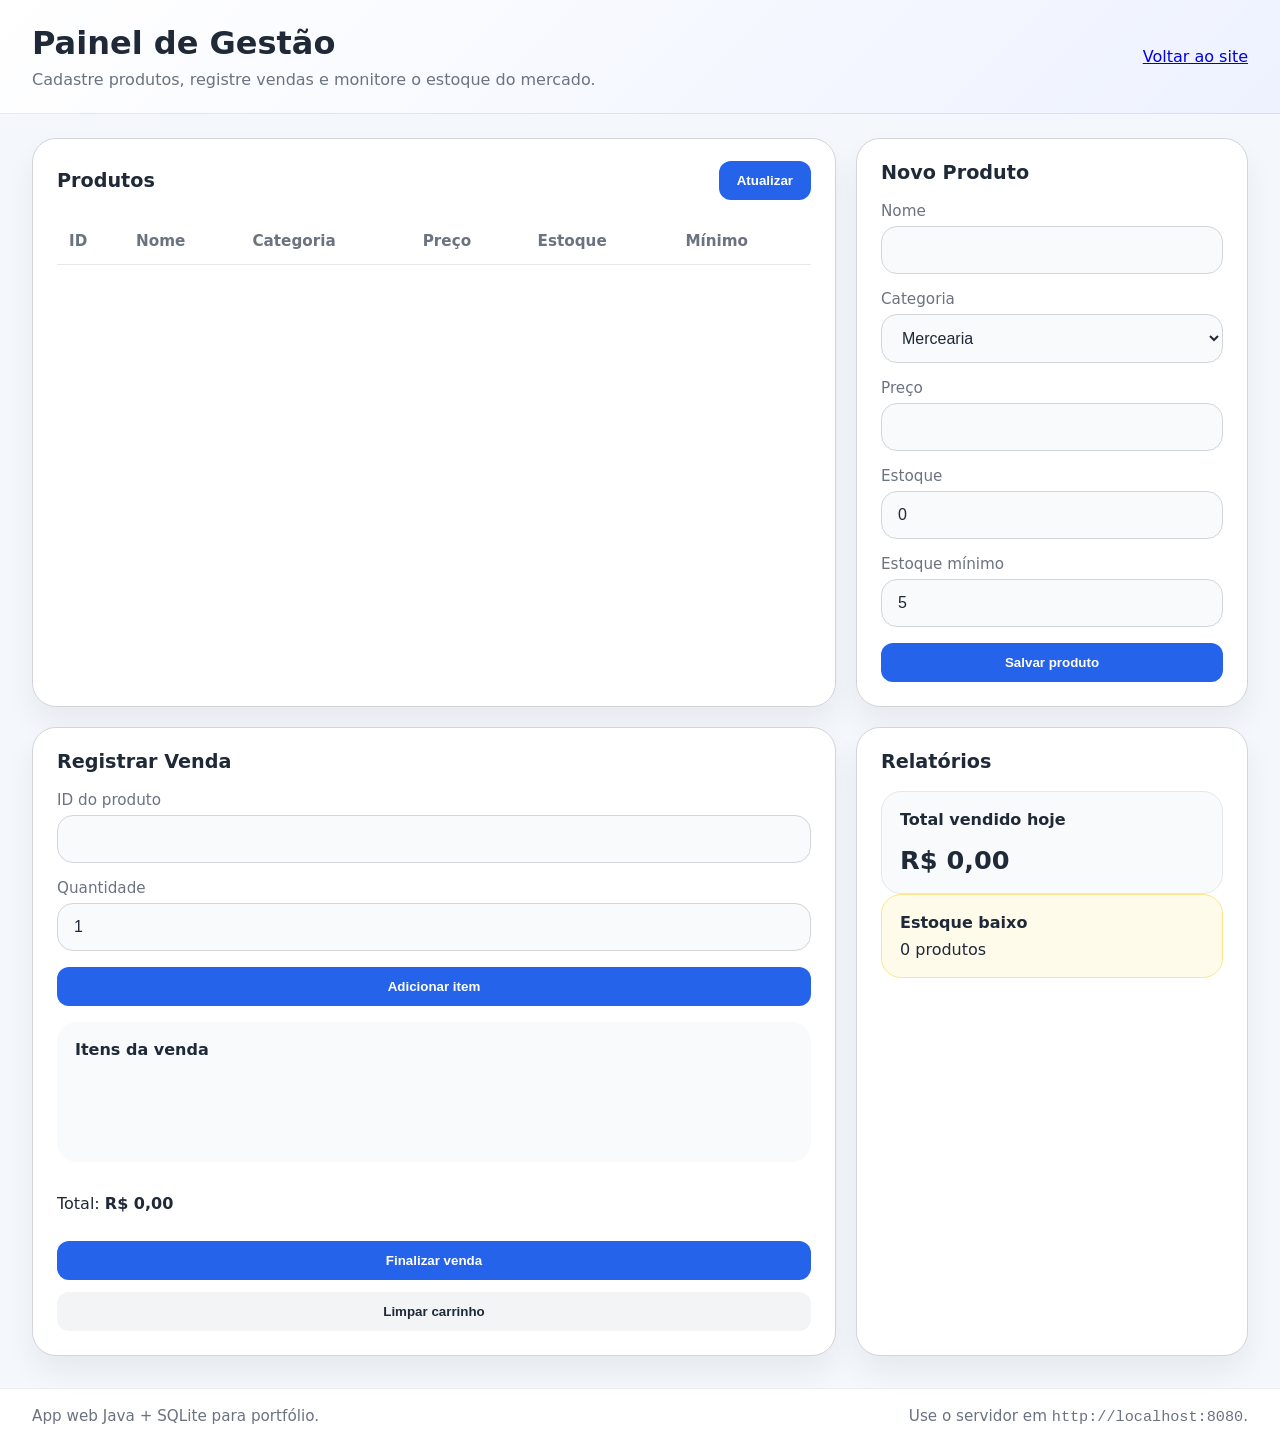
==== web/dashboard.html @ 2bfd0557 "Add web landing page, dashboard and packaging scripts" ====
<!DOCTYPE html>
<html lang="pt-BR">
<head>
    <meta charset="UTF-8">
    <meta name="viewport" content="width=device-width, initial-scale=1.0">
    <title>Painel de Gestão - Mercado</title>
    <link rel="stylesheet" href="style.css">
</head>
<body>
    <header class="topbar">
        <div>
            <h1>Painel de Gestão</h1>
            <p>Cadastre produtos, registre vendas e monitore o estoque do mercado.</p>
        </div>
        <div class="panel-actions">
            <a href="index.html">Voltar ao site</a>
        </div>
    </header>

    <main class="layout">
        <section class="panel panel--wide">
            <div class="panel-header">
                <h2>Produtos</h2>
                <div class="panel-actions">
                    <button id="refreshProducts">Atualizar</button>
                </div>
            </div>
            <div class="panel-content">
                <table class="table" id="productTable">
                    <thead>
                        <tr><th>ID</th><th>Nome</th><th>Categoria</th><th>Preço</th><th>Estoque</th><th>Mínimo</th></tr>
                    </thead>
                    <tbody></tbody>
                </table>
            </div>
        </section>

        <section class="panel">
            <div class="panel-header"><h2>Novo Produto</h2></div>
            <div class="panel-content form-grid">
                <label>Nome<input type="text" id="productName"></label>
                <label>Categoria<select id="productCategory">
                    <option value="1">Mercearia</option>
                    <option value="2">Bebidas</option>
                    <option value="3">Limpeza</option>
                    <option value="4">Hortifruti</option>
                </select></label>
                <label>Preço<input type="number" id="productPrice" step="0.01" min="0"></label>
                <label>Estoque<input type="number" id="productStock" min="0" value="0"></label>
                <label>Estoque mínimo<input type="number" id="productMinStock" min="0" value="5"></label>
                <button id="saveProduct" class="full-width">Salvar produto</button>
            </div>
        </section>

        <section class="panel panel--wide">
            <div class="panel-header"><h2>Registrar Venda</h2></div>
            <div class="panel-content form-grid">
                <label>ID do produto<input type="number" id="saleProductId" min="1"></label>
                <label>Quantidade<input type="number" id="saleQuantity" min="1" value="1"></label>
                <button id="addSaleItem">Adicionar item</button>
                <div class="sale-items">
                    <h3>Itens da venda</h3>
                    <ol id="saleList"></ol>
                </div>
                <div class="sale-summary">
                    <p>Total: <strong id="saleTotal">R$ 0,00</strong></p>
                    <button id="finalizeSale">Finalizar venda</button>
                    <button id="cleanSale" class="secondary">Limpar carrinho</button>
                </div>
            </div>
        </section>

        <section class="panel">
            <div class="panel-header"><h2>Relatórios</h2></div>
            <div class="panel-content">
                <div class="report-card">
                    <div><strong>Total vendido hoje</strong></div>
                    <div class="report-value" id="todayTotal">R$ 0,00</div>
                </div>
                <div class="report-card report-card--warning">
                    <div><strong>Estoque baixo</strong></div>
                    <div id="lowStockCount">0 produtos</div>
                </div>
            </div>
        </section>
    </main>

    <footer class="footer">
        <span>App web Java + SQLite para portfólio.</span>
        <span>Use o servidor em <code>http://localhost:8080</code>.</span>
    </footer>

    <script src="app.js"></script>
</body>
</html>
---- web/style.css ----
:root {
    --bg: #f4f7fb;
    --surface: #ffffff;
    --text: #1f2937;
    --muted: #6b7280;
    --accent: #2563eb;
    --accent-soft: #e0e7ff;
    --warning: #fbbf24;
    --danger: #ef4444;
    --border: #d1d5db;
}

* {
    box-sizing: border-box;
}

body {
    margin: 0;
    font-family: Inter, system-ui, -apple-system, BlinkMacSystemFont, "Segoe UI", sans-serif;
    background: var(--bg);
    color: var(--text);
}

.topbar {
    display: flex;
    justify-content: space-between;
    align-items: center;
    padding: 24px 32px;
    background: linear-gradient(135deg, #ffffff 0%, #eef2ff 100%);
    border-bottom: 1px solid rgba(148, 163, 184, 0.25);
}

.topbar h1 {
    margin: 0;
    font-size: 32px;
}

.topbar p {
    margin: 8px 0 0;
    color: var(--muted);
}

.status {
    font-size: 0.95rem;
    padding: 10px 18px;
    border-radius: 999px;
    background: var(--accent-soft);
    color: var(--accent);
}

.layout {
    display: grid;
    gap: 20px;
    padding: 24px 32px 32px;
    grid-template-columns: repeat(12, minmax(0, 1fr));
}

.panel {
    grid-column: span 4;
    background: var(--surface);
    border-radius: 24px;
    border: 1px solid var(--border);
    box-shadow: 0 16px 30px rgba(15, 23, 42, 0.06);
}

.panel--wide {
    grid-column: span 8;
}

.panel-header {
    display: flex;
    justify-content: space-between;
    align-items: center;
    padding: 22px 24px 0;
}

.panel-header h2 {
    margin: 0;
    font-size: 1.2rem;
}

.panel-actions button,
button {
    border: none;
    background: var(--accent);
    color: white;
    border-radius: 12px;
    padding: 12px 18px;
    cursor: pointer;
    font-weight: 600;
}

button.secondary {
    background: #f3f4f6;
    color: var(--text);
}

.panel-content {
    padding: 18px 24px 24px;
}

.table {
    width: 100%;
    border-collapse: collapse;
    background: white;
}

.table th,
.table td {
    padding: 14px 12px;
    border-bottom: 1px solid #e5e7eb;
    text-align: left;
}

.table th {
    color: var(--muted);
    font-size: 0.95rem;
}

.table tbody tr:hover {
    background: #f8fafc;
}

.form-grid {
    display: grid;
    gap: 16px;
}

label {
    display: flex;
    flex-direction: column;
    gap: 6px;
    font-size: 0.95rem;
    color: var(--muted);
}

input,
select {
    width: 100%;
    padding: 14px 16px;
    border-radius: 16px;
    border: 1px solid #d1d5db;
    background: #f9fafb;
    font-size: 1rem;
    color: var(--text);
}

.full-width {
    width: 100%;
}

.sale-items {
    background: #f8fafc;
    padding: 18px;
    border-radius: 20px;
    min-height: 140px;
}

.sale-items h3 {
    margin: 0 0 12px;
    font-size: 1rem;
}

.sale-items ol {
    list-style: decimal inside;
    margin: 0;
    padding: 0;
    color: var(--text);
}

.sale-summary {
    display: flex;
    flex-direction: column;
    gap: 12px;
}

.report-card {
    display: grid;
    gap: 8px;
    padding: 18px;
    border-radius: 20px;
    background: #f8fafc;
    border: 1px solid #e5e7eb;
}

.report-card--warning {
    background: #fffbeb;
    border-color: #fde68a;
}

.report-value {
    margin-top: 8px;
    font-size: 1.6rem;
    font-weight: 700;
}

.footer {
    padding: 18px 32px;
    background: white;
    display: flex;
    justify-content: space-between;
    border-top: 1px solid rgba(148, 163, 184, 0.18);
    color: var(--muted);
    font-size: 0.95rem;
}

.home-header,
.home-main,
.home-copy,
.home-footer {
    width: 100%;
}

.home-header {
    display: flex;
    justify-content: space-between;
    align-items: center;
    padding: 28px 32px;
    background: #ffffff;
    border-bottom: 1px solid rgba(148, 163, 184, 0.22);
}

.home-brand span {
    font-size: 1.3rem;
    font-weight: 700;
    letter-spacing: 0.02em;
    color: var(--text);
}

.home-nav a {
    margin-left: 22px;
    text-decoration: none;
    font-weight: 600;
    color: var(--accent);
}

.home-main {
    min-height: calc(100vh - 220px);
    display: flex;
    align-items: center;
    justify-content: center;
    padding: 40px 24px;
    background: linear-gradient(180deg, #f8fbff 0%, #eff4ff 100%);
}

.home-copy {
    max-width: 760px;
    width: 100%;
    text-align: center;
}

.home-logo {
    font-size: 4rem;
    font-weight: 800;
    margin-bottom: 16px;
    letter-spacing: -0.05em;
    color: var(--text);
}

.home-tagline {
    margin: 0 auto 32px;
    max-width: 620px;
    font-size: 1.05rem;
    color: var(--muted);
}

.search-card {
    display: grid;
    gap: 12px;
    justify-items: center;
}

.search-card input {
    width: 100%;
    max-width: 680px;
    border-radius: 999px;
    border: 1px solid rgba(37, 99, 235, 0.2);
    padding: 16px 22px;
    font-size: 1rem;
    background: white;
}

.search-actions {
    display: flex;
    justify-content: center;
    gap: 12px;
    flex-wrap: wrap;
}

.home-status {
    display: flex;
    justify-content: center;
    gap: 18px;
    margin: 24px auto 16px;
    color: var(--muted);
    font-size: 0.95rem;
}

.search-results {
    display: grid;
    gap: 12px;
    margin-top: 18px;
    max-width: 760px;
    margin-left: auto;
    margin-right: auto;
}

.result-card {
    padding: 18px 22px;
    background: white;
    border-radius: 18px;
    border: 1px solid rgba(37, 99, 235, 0.12);
    text-align: left;
    box-shadow: 0 10px 30px rgba(15, 23, 42, 0.05);
}

.result-card h3 {
    margin: 0 0 8px;
    font-size: 1.1rem;
    color: var(--text);
}

.result-card p {
    margin: 0;
    color: var(--muted);
    line-height: 1.5;
}

.home-links {
    margin-top: 34px;
    display: flex;
    justify-content: center;
    gap: 16px;
    flex-wrap: wrap;
}

.home-links a {
    color: var(--accent);
    text-decoration: none;
    font-weight: 600;
}

.home-footer {
    margin-top: 0;
    padding: 18px 32px;
    display: flex;
    justify-content: space-between;
    align-items: center;
    background: transparent;
    color: var(--muted);
    font-size: 0.95rem;
}

@media (max-width: 720px) {
    .home-header,
    .home-footer {
        flex-direction: column;
        align-items: flex-start;
        gap: 14px;
    }

    .home-logo {
        font-size: 3rem;
    }

    .search-card input {
        max-width: 100%;
    }
}

@media (max-width: 1080px) {
    .layout {
        grid-template-columns: 1fr;
    }
    .panel--wide {
        grid-column: span 1;
    }
}
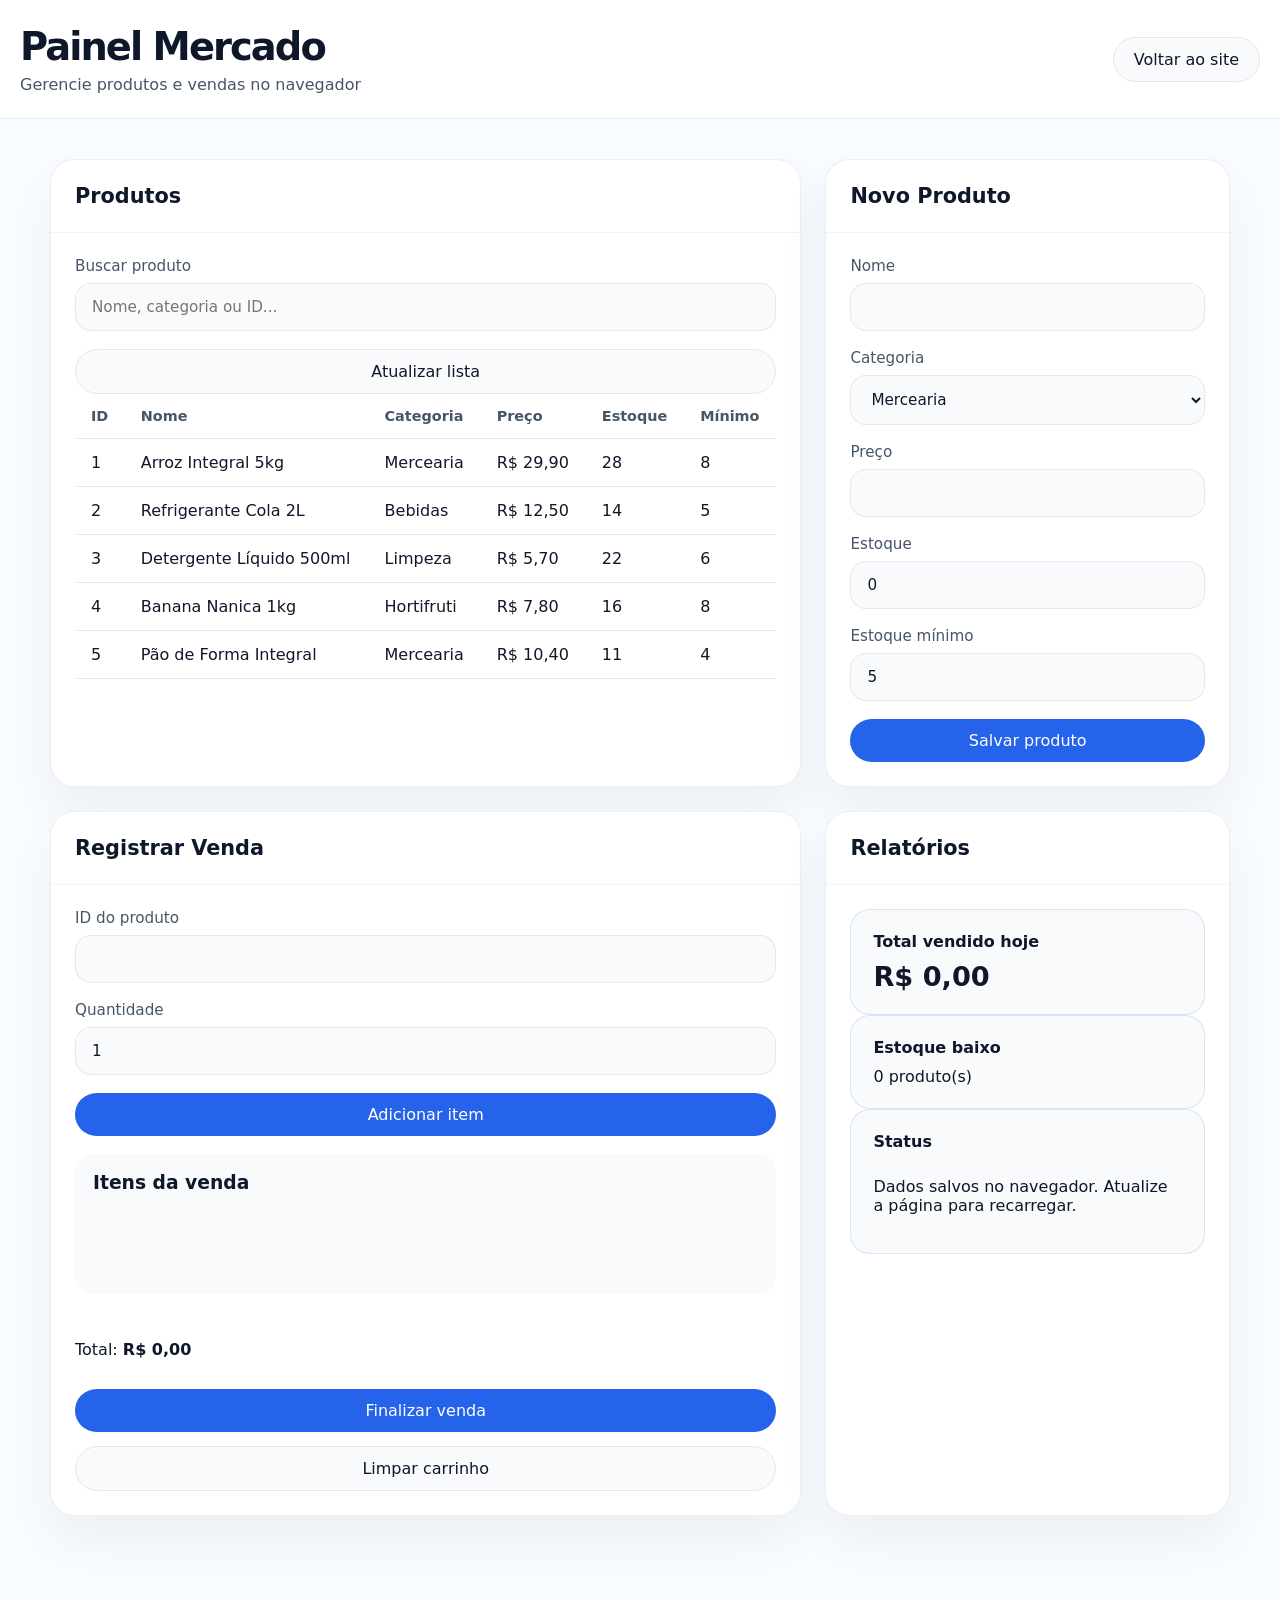
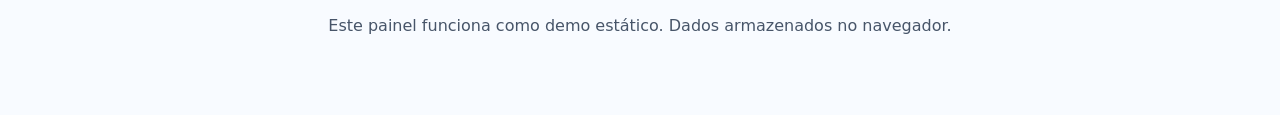
==== commit ccc9baca: "Atualiza frontend Netlify estático e melhora GUI" ====
--- a/web/dashboard.html
+++ b/web/dashboard.html
@@ -3,29 +3,32 @@
 <head>
     <meta charset="UTF-8">
     <meta name="viewport" content="width=device-width, initial-scale=1.0">
-    <title>Painel de Gestão - Mercado</title>
+    <title>Painel de Gestão — Mercado</title>
     <link rel="stylesheet" href="style.css">
 </head>
-<body>
+<body class="dashboard-page">
     <header class="topbar">
-        <div>
-            <h1>Painel de Gestão</h1>
-            <p>Cadastre produtos, registre vendas e monitore o estoque do mercado.</p>
+        <div class="brand">
+            <span class="brand-logo">Painel Mercado</span>
+            <span class="brand-subtitle">Gerencie produtos e vendas no navegador</span>
         </div>
-        <div class="panel-actions">
-            <a href="index.html">Voltar ao site</a>
-        </div>
+        <nav class="nav-links">
+            <a class="nav-link button-secondary" href="index.html">Voltar ao site</a>
+        </nav>
     </header>
 
-    <main class="layout">
-        <section class="panel panel--wide">
-            <div class="panel-header">
+    <main class="dashboard-grid">
+        <section class="dashboard-panel">
+            <header>
                 <h2>Produtos</h2>
-                <div class="panel-actions">
-                    <button id="refreshProducts">Atualizar</button>
+            </header>
+            <div class="panel-body">
+                <div class="form-grid">
+                    <label>Buscar produto
+                        <input id="searchProduct" type="search" placeholder="Nome, categoria ou ID...">
+                    </label>
+                    <button id="refreshProducts" class="button button-secondary">Atualizar lista</button>
                 </div>
-            </div>
-            <div class="panel-content">
                 <table class="table" id="productTable">
                     <thead>
                         <tr><th>ID</th><th>Nome</th><th>Categoria</th><th>Preço</th><th>Estoque</th><th>Mínimo</th></tr>
@@ -35,9 +38,9 @@
             </div>
         </section>
 
-        <section class="panel">
-            <div class="panel-header"><h2>Novo Produto</h2></div>
-            <div class="panel-content form-grid">
+        <section class="dashboard-panel">
+            <header><h2>Novo Produto</h2></header>
+            <div class="panel-body form-grid">
                 <label>Nome<input type="text" id="productName"></label>
                 <label>Categoria<select id="productCategory">
                     <option value="1">Mercearia</option>
@@ -48,31 +51,31 @@
                 <label>Preço<input type="number" id="productPrice" step="0.01" min="0"></label>
                 <label>Estoque<input type="number" id="productStock" min="0" value="0"></label>
                 <label>Estoque mínimo<input type="number" id="productMinStock" min="0" value="5"></label>
-                <button id="saveProduct" class="full-width">Salvar produto</button>
+                <button id="saveProduct" class="button primary full-width">Salvar produto</button>
             </div>
         </section>
 
-        <section class="panel panel--wide">
-            <div class="panel-header"><h2>Registrar Venda</h2></div>
-            <div class="panel-content form-grid">
+        <section class="dashboard-panel">
+            <header><h2>Registrar Venda</h2></header>
+            <div class="panel-body form-grid">
                 <label>ID do produto<input type="number" id="saleProductId" min="1"></label>
                 <label>Quantidade<input type="number" id="saleQuantity" min="1" value="1"></label>
-                <button id="addSaleItem">Adicionar item</button>
+                <button id="addSaleItem" class="button primary">Adicionar item</button>
                 <div class="sale-items">
                     <h3>Itens da venda</h3>
                     <ol id="saleList"></ol>
                 </div>
                 <div class="sale-summary">
                     <p>Total: <strong id="saleTotal">R$ 0,00</strong></p>
-                    <button id="finalizeSale">Finalizar venda</button>
-                    <button id="cleanSale" class="secondary">Limpar carrinho</button>
+                    <button id="finalizeSale" class="button primary">Finalizar venda</button>
+                    <button id="cleanSale" class="button button-secondary">Limpar carrinho</button>
                 </div>
             </div>
         </section>
 
-        <section class="panel">
-            <div class="panel-header"><h2>Relatórios</h2></div>
-            <div class="panel-content">
+        <section class="dashboard-panel">
+            <header><h2>Relatórios</h2></header>
+            <div class="panel-body">
                 <div class="report-card">
                     <div><strong>Total vendido hoje</strong></div>
                     <div class="report-value" id="todayTotal">R$ 0,00</div>
@@ -81,13 +84,16 @@
                     <div><strong>Estoque baixo</strong></div>
                     <div id="lowStockCount">0 produtos</div>
                 </div>
+                <div class="report-card">
+                    <div><strong>Status</strong></div>
+                    <p id="dashboardStatus">Dados salvos no navegador. Atualize a página para recarregar.</p>
+                </div>
             </div>
         </section>
     </main>
 
-    <footer class="footer">
-        <span>App web Java + SQLite para portfólio.</span>
-        <span>Use o servidor em <code>http://localhost:8080</code>.</span>
+    <footer class="page-footer">
+        <p>Este painel funciona como demo estático. Dados armazenados no navegador.</p>
     </footer>
 
     <script src="app.js"></script>
--- a/web/style.css
+++ b/web/style.css
@@ -1,135 +1,301 @@
 :root {
-    --bg: #f4f7fb;
+    --bg: #f8fbff;
     --surface: #ffffff;
-    --text: #1f2937;
-    --muted: #6b7280;
+    --text: #0f172a;
+    --muted: #475569;
     --accent: #2563eb;
-    --accent-soft: #e0e7ff;
-    --warning: #fbbf24;
-    --danger: #ef4444;
-    --border: #d1d5db;
+    --accent-soft: #dbeafe;
+    --accent-dark: #1d4ed8;
+    --success: #16a34a;
+    --warning: #f59e0b;
+    --danger: #dc2626;
+    --border: #e2e8f0;
 }
 
 * {
     box-sizing: border-box;
 }
 
+html {
+    scroll-behavior: smooth;
+}
+
 body {
     margin: 0;
+    min-height: 100vh;
     font-family: Inter, system-ui, -apple-system, BlinkMacSystemFont, "Segoe UI", sans-serif;
     background: var(--bg);
     color: var(--text);
 }
 
+a {
+    color: inherit;
+    text-decoration: none;
+}
+
+button,
+input,
+select {
+    font: inherit;
+}
+
+button {
+    border: none;
+    cursor: pointer;
+}
+
 .topbar {
     display: flex;
     justify-content: space-between;
     align-items: center;
-    padding: 24px 32px;
-    background: linear-gradient(135deg, #ffffff 0%, #eef2ff 100%);
-    border-bottom: 1px solid rgba(148, 163, 184, 0.25);
-}
-
-.topbar h1 {
+    padding: 24px 20px;
+    background: #ffffff;
+    border-bottom: 1px solid rgba(148, 163, 184, 0.18);
+    position: sticky;
+    top: 0;
+    z-index: 20;
+}
+
+.brand {
+    display: flex;
+    flex-direction: column;
+    gap: 6px;
+}
+
+.brand-logo {
+    font-size: clamp(2rem, 3vw, 3rem);
+    font-weight: 800;
+    letter-spacing: -0.05em;
+}
+
+.brand-subtitle {
+    color: var(--muted);
+}
+
+.nav-links {
+    display: flex;
+    gap: 16px;
+    flex-wrap: wrap;
+}
+
+.nav-link,
+.button {
+    display: inline-flex;
+    align-items: center;
+    justify-content: center;
+    padding: 12px 20px;
+    border-radius: 999px;
+    transition: transform 0.2s ease, background 0.2s ease;
+}
+
+.nav-link {
+    background: var(--accent-soft);
+    color: var(--accent-dark);
+}
+
+.nav-link:hover,
+.button:hover {
+    transform: translateY(-1px);
+}
+
+.button {
+    background: var(--accent);
+    color: white;
+}
+
+.button-secondary {
+    background: #f8fafc;
+    color: var(--text);
+    border: 1px solid var(--border);
+}
+
+.button-tertiary {
+    background: transparent;
+    color: var(--accent-dark);
+    border: 1px solid rgba(37, 99, 235, 0.18);
+}
+
+.home-hero,
+.dashboard-grid {
+    display: grid;
+    gap: 28px;
+    width: min(1180px, calc(100% - 40px));
+    margin: 0 auto;
+}
+
+.home-hero {
+    grid-template-columns: 1.2fr 0.8fr;
+    align-items: center;
+    padding: 64px 0 40px;
+}
+
+.hero-copy {
+    max-width: 640px;
+}
+
+.hero-copy h1 {
     margin: 0;
-    font-size: 32px;
-}
-
-.topbar p {
-    margin: 8px 0 0;
-    color: var(--muted);
-}
-
-.status {
-    font-size: 0.95rem;
-    padding: 10px 18px;
+    font-size: clamp(2.8rem, 4vw, 4.8rem);
+    line-height: 0.95;
+}
+
+.hero-copy p {
+    margin: 24px 0 34px;
+    color: var(--muted);
+    font-size: 1.05rem;
+    line-height: 1.75;
+}
+
+.hero-search,
+.hero-actions {
+    display: flex;
+    gap: 12px;
+    flex-wrap: wrap;
+}
+
+.hero-search input {
+    flex: 1;
+    min-width: 240px;
+    padding: 18px 22px;
+    border-radius: 999px;
+    border: 1px solid var(--border);
+    background: #ffffff;
+    color: var(--text);
+}
+
+.hero-actions {
+    margin-top: 10px;
+}
+
+.home-meta {
+    display: flex;
+    flex-wrap: wrap;
+    gap: 14px;
+    margin-top: 24px;
+    color: var(--muted);
+}
+
+.badge {
+    display: inline-flex;
+    align-items: center;
+    padding: 10px 16px;
     border-radius: 999px;
     background: var(--accent-soft);
-    color: var(--accent);
-}
-
-.layout {
-    display: grid;
-    gap: 20px;
-    padding: 24px 32px 32px;
-    grid-template-columns: repeat(12, minmax(0, 1fr));
-}
-
-.panel {
-    grid-column: span 4;
-    background: var(--surface);
+    color: var(--accent-dark);
+    font-weight: 600;
+}
+
+.hero-preview {
+    display: grid;
+}
+
+.preview-card {
+    padding: 32px;
     border-radius: 24px;
-    border: 1px solid var(--border);
-    box-shadow: 0 16px 30px rgba(15, 23, 42, 0.06);
-}
-
-.panel--wide {
-    grid-column: span 8;
-}
-
-.panel-header {
-    display: flex;
-    justify-content: space-between;
-    align-items: center;
-    padding: 22px 24px 0;
-}
-
-.panel-header h2 {
+    background: linear-gradient(180deg, #ffffff 0%, #f8fbff 100%);
+    border: 1px solid rgba(37, 99, 235, 0.12);
+    min-height: 420px;
+    box-shadow: 0 24px 50px rgba(15, 23, 42, 0.06);
+}
+
+.preview-card h2 {
+    margin-top: 0;
+    font-size: 1.2rem;
+}
+
+.search-results {
+    display: grid;
+    gap: 16px;
+    margin-top: 24px;
+}
+
+.result-card {
+    padding: 20px 22px;
+    border-radius: 18px;
+    border: 1px solid rgba(148, 163, 184, 0.18);
+    background: #ffffff;
+    box-shadow: 0 18px 36px rgba(15, 23, 42, 0.05);
+}
+
+.result-card h3 {
+    margin: 0 0 10px;
+    font-size: 1.05rem;
+}
+
+.result-card span {
+    font-size: 0.95rem;
+    color: var(--accent-dark);
+}
+
+.result-card p {
     margin: 0;
-    font-size: 1.2rem;
-}
-
-.panel-actions button,
-button {
-    border: none;
-    background: var(--accent);
-    color: white;
-    border-radius: 12px;
-    padding: 12px 18px;
-    cursor: pointer;
-    font-weight: 600;
-}
-
-button.secondary {
-    background: #f3f4f6;
-    color: var(--text);
-}
-
-.panel-content {
-    padding: 18px 24px 24px;
-}
-
-.table {
-    width: 100%;
-    border-collapse: collapse;
-    background: white;
-}
-
-.table th,
-.table td {
-    padding: 14px 12px;
-    border-bottom: 1px solid #e5e7eb;
-    text-align: left;
-}
-
-.table th {
-    color: var(--muted);
-    font-size: 0.95rem;
-}
-
-.table tbody tr:hover {
-    background: #f8fafc;
+    color: var(--muted);
+    line-height: 1.7;
+}
+
+.home-highlights {
+    display: grid;
+    grid-template-columns: repeat(3, minmax(0, 1fr));
+    gap: 18px;
+    width: min(1180px, calc(100% - 40px));
+    margin: 0 auto 60px;
+}
+
+.highlight-card {
+    padding: 28px;
+    border-radius: 22px;
+    background: #ffffff;
+    border: 1px solid rgba(148, 163, 184, 0.18);
+    box-shadow: 0 24px 50px rgba(15, 23, 42, 0.05);
+}
+
+.highlight-card h3 {
+    margin: 0 0 12px;
+}
+
+.page-footer {
+    width: min(1180px, calc(100% - 40px));
+    margin: 0 auto 40px;
+    padding: 24px 0;
+    text-align: center;
+    color: var(--muted);
+}
+
+.dashboard-grid {
+    grid-template-columns: 1.3fr 0.7fr;
+    gap: 24px;
+    padding: 40px 0 60px;
+}
+
+.dashboard-panel {
+    background: #ffffff;
+    border-radius: 24px;
+    border: 1px solid rgba(148, 163, 184, 0.18);
+    box-shadow: 0 24px 50px rgba(15, 23, 42, 0.05);
+}
+
+.dashboard-panel header {
+    padding: 24px;
+    border-bottom: 1px solid rgba(148, 163, 184, 0.12);
+}
+
+.dashboard-panel h2 {
+    margin: 0;
+    font-size: 1.3rem;
+}
+
+.panel-body {
+    padding: 24px;
 }
 
 .form-grid {
     display: grid;
-    gap: 16px;
+    gap: 18px;
 }
 
 label {
-    display: flex;
-    flex-direction: column;
-    gap: 6px;
+    display: grid;
+    gap: 8px;
     font-size: 0.95rem;
     color: var(--muted);
 }
@@ -139,125 +305,112 @@
     width: 100%;
     padding: 14px 16px;
     border-radius: 16px;
-    border: 1px solid #d1d5db;
-    background: #f9fafb;
-    font-size: 1rem;
+    border: 1px solid rgba(226, 232, 240, 0.9);
+    background: #f8fafc;
     color: var(--text);
 }
 
-.full-width {
+.table {
     width: 100%;
+    border-collapse: collapse;
+}
+
+.table th,
+.table td {
+    padding: 14px 16px;
+    border-bottom: 1px solid rgba(226, 232, 240, 0.9);
+    text-align: left;
+}
+
+.table th {
+    color: var(--muted);
+    font-size: 0.9rem;
+    font-weight: 700;
+}
+
+.table tbody tr:hover {
+    background: #f1f5f9;
 }
 
 .sale-items {
     background: #f8fafc;
     padding: 18px;
-    border-radius: 20px;
+    border-radius: 18px;
     min-height: 140px;
 }
 
 .sale-items h3 {
-    margin: 0 0 12px;
-    font-size: 1rem;
+    margin: 0 0 10px;
 }
 
 .sale-items ol {
-    list-style: decimal inside;
     margin: 0;
-    padding: 0;
-    color: var(--text);
+    padding-left: 18px;
 }
 
 .sale-summary {
-    display: flex;
-    flex-direction: column;
-    gap: 12px;
+    display: grid;
+    gap: 14px;
+    margin-top: 12px;
 }
 
 .report-card {
     display: grid;
-    gap: 8px;
-    padding: 18px;
+    gap: 10px;
+    padding: 22px;
     border-radius: 20px;
     background: #f8fafc;
-    border: 1px solid #e5e7eb;
-}
-
-.report-card--warning {
-    background: #fffbeb;
-    border-color: #fde68a;
+    border: 1px solid rgba(37, 99, 235, 0.15);
 }
 
 .report-value {
-    margin-top: 8px;
-    font-size: 1.6rem;
+    font-size: 1.7rem;
     font-weight: 700;
 }
 
-.footer {
-    padding: 18px 32px;
-    background: white;
-    display: flex;
-    justify-content: space-between;
-    border-top: 1px solid rgba(148, 163, 184, 0.18);
-    color: var(--muted);
-    font-size: 0.95rem;
-}
-
-.home-header,
-.home-main,
-.home-copy,
-.home-footer {
+.full-width {
     width: 100%;
 }
 
-.home-header {
-    display: flex;
-    justify-content: space-between;
-    align-items: center;
-    padding: 28px 32px;
-    background: #ffffff;
-    border-bottom: 1px solid rgba(148, 163, 184, 0.22);
-}
-
-.home-brand span {
-    font-size: 1.3rem;
-    font-weight: 700;
-    letter-spacing: 0.02em;
+.primary {
+    background: var(--accent);
+    color: white;
+}
+
+.secondary {
+    background: #f8fafc;
     color: var(--text);
-}
-
-.home-nav a {
-    margin-left: 22px;
-    text-decoration: none;
-    font-weight: 600;
-    color: var(--accent);
-}
-
-.home-main {
-    min-height: calc(100vh - 220px);
-    display: flex;
-    align-items: center;
-    justify-content: center;
-    padding: 40px 24px;
-    background: linear-gradient(180deg, #f8fbff 0%, #eff4ff 100%);
-}
-
-.home-copy {
-    max-width: 760px;
-    width: 100%;
-    text-align: center;
-}
-
-.home-logo {
-    font-size: 4rem;
-    font-weight: 800;
-    margin-bottom: 16px;
-    letter-spacing: -0.05em;
-    color: var(--text);
-}
-
-.home-tagline {
+    border: 1px solid var(--border);
+}
+
+@media (max-width: 980px) {
+    .home-hero,
+    .dashboard-grid,
+    .home-highlights {
+        grid-template-columns: 1fr;
+    }
+    .nav-links {
+        gap: 12px;
+    }
+}
+
+@media (max-width: 640px) {
+    .home-hero,
+    .dashboard-grid {
+        width: calc(100% - 32px);
+    }
+    .topbar,
+    .page-footer {
+        flex-direction: column;
+        align-items: flex-start;
+        gap: 14px;
+    }
+    .hero-search,
+    .hero-actions {
+        flex-direction: column;
+        align-items: stretch;
+    }
+}
     margin: 0 auto 32px;
     max-width: 620px;
     font-size: 1.05rem;
